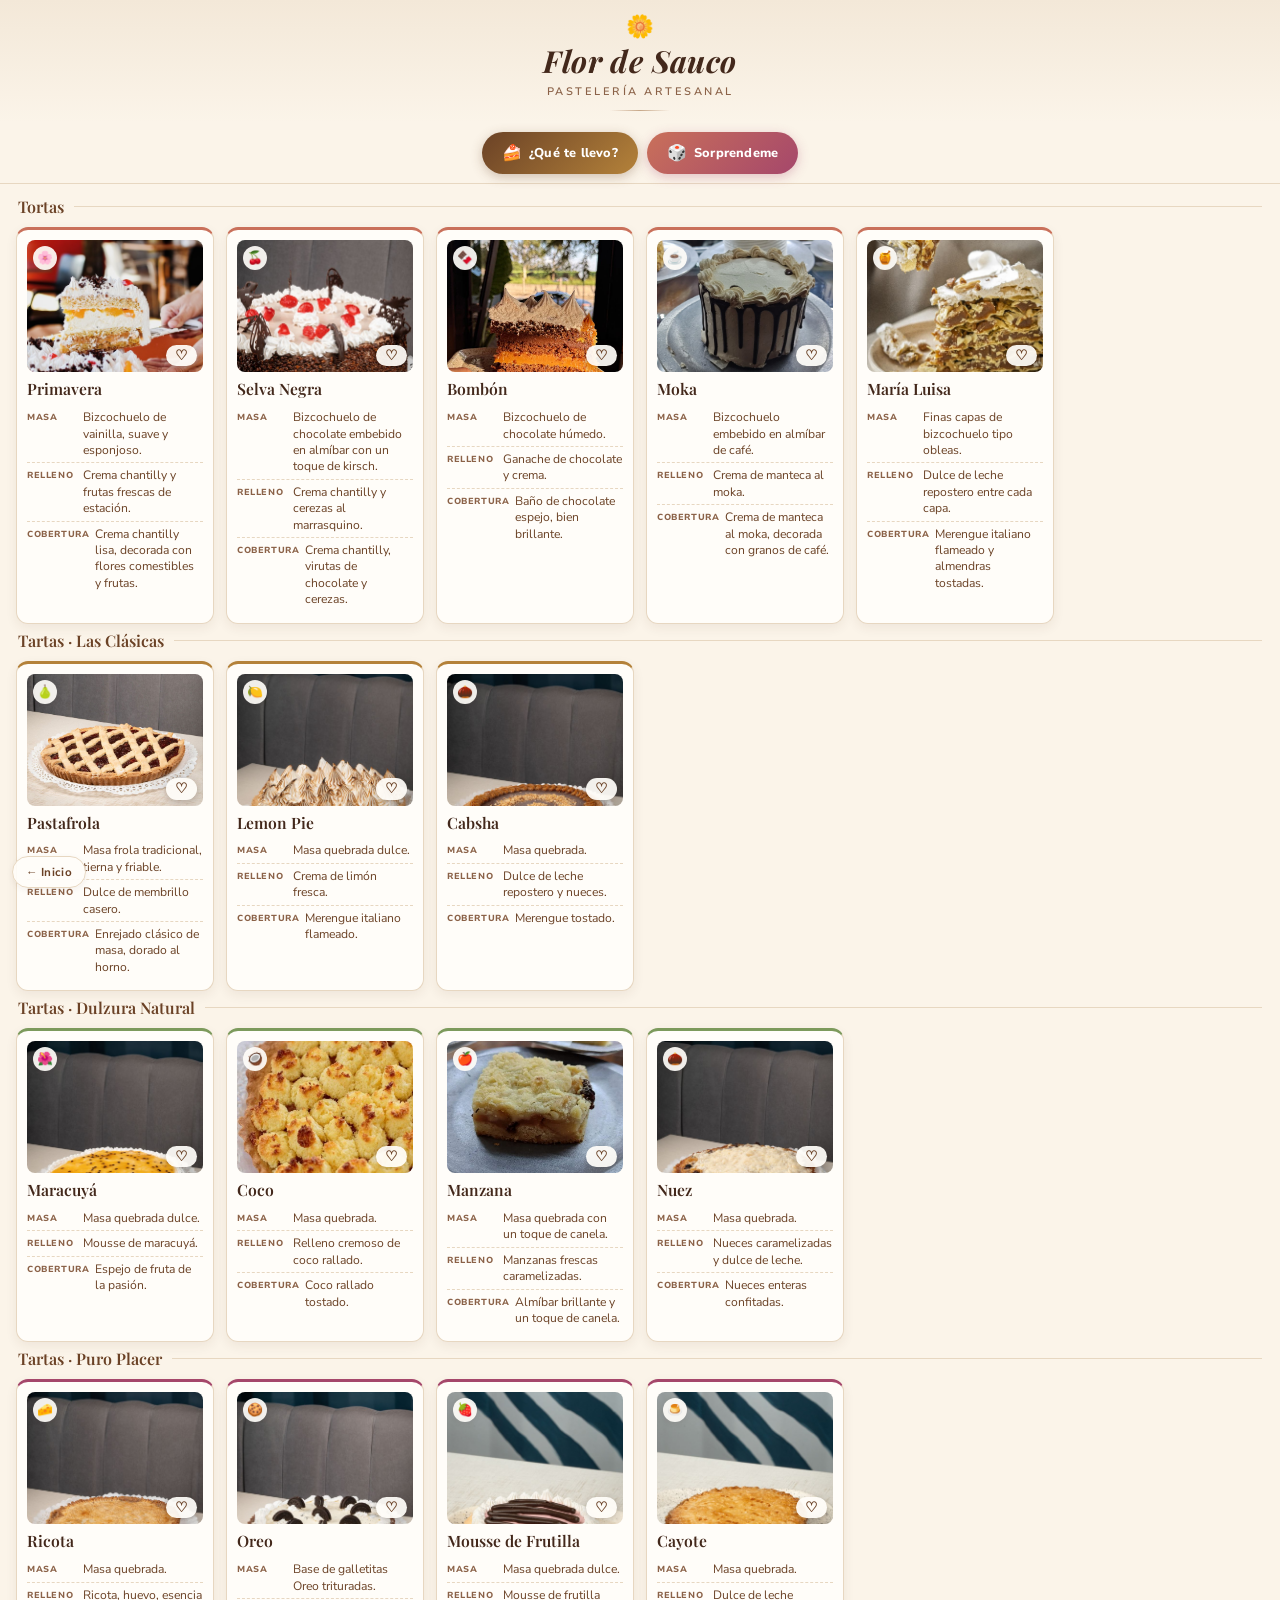
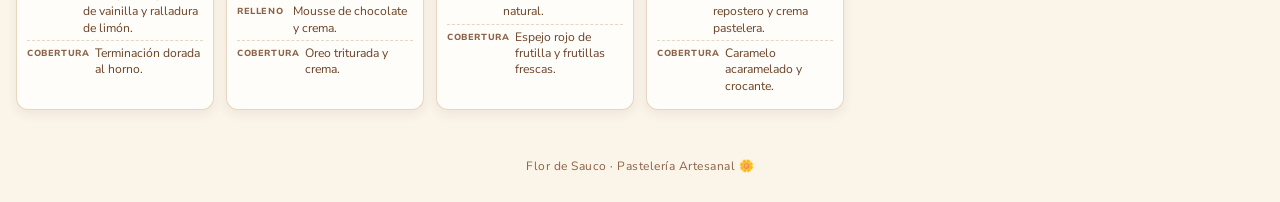
==== carta.html @ a0bf6c90 "Carta de pasteles en /carta: extraer 16 fotos base64 a images/carta, modo kiosco (?kiosco=1), link a" ====
<!DOCTYPE html>
<html lang="es">
<head>
<meta charset="UTF-8">
<meta name="viewport" content="width=device-width, initial-scale=1.0, maximum-scale=1.0, user-scalable=no">
<title>Flor de Sauco · Carta</title>
<link rel="preconnect" href="https://fonts.googleapis.com">
<link rel="preconnect" href="https://fonts.gstatic.com" crossorigin>
<link href="https://fonts.googleapis.com/css2?family=Playfair+Display:ital,wght@0,500;0,600;0,700;1,500&family=Nunito+Sans:wght@400;600;700;800&display=swap" rel="stylesheet">
<style>
  :root{
    --cream: #FBF4E9;
    --cream-alt: #F3E8D8;
    --paper: #FFFDF9;
    --brown-900: #43281B;
    --brown-700: #6B4226;
    --brown-500: #8B6248;
    --brown-300: #C7A788;
    --line: #E7D7C1;

    --accent-tortas: #C9705A;
    --accent-tortas-bg: #F7E4DE;
    --accent-clasicas: #B4823A;
    --accent-clasicas-bg: #F3E6CB;
    --accent-natural: #7C9A5C;
    --accent-natural-bg: #E7EFD9;
    --accent-placer: #A5476B;
    --accent-placer-bg: #F3DEE6;

    --shadow: 0 4px 12px rgba(67, 40, 27, 0.07);
    --shadow-soft: 0 2px 6px rgba(67, 40, 27, 0.06);
  }

  *{ box-sizing: border-box; -webkit-tap-highlight-color: transparent; }
  html, body{
    margin:0; padding:0; width:100%; overflow-x:hidden;
    background: var(--cream);
    color: var(--brown-900);
    font-family: 'Nunito Sans', -apple-system, 'Segoe UI', Roboto, sans-serif;
  }
  h1,h2,h3{ font-family:'Playfair Display', Georgia, serif; margin:0; }

  /* ---------- Header ---------- */
  header{
    text-align:center;
    padding: 16px 16px 12px;
    background: linear-gradient(180deg, var(--cream-alt), var(--cream));
  }
  .logo-mark{ font-size: 1.4rem; line-height:1; margin-bottom:2px; }
  header h1{
    font-size: clamp(1.35rem, 2.6vw, 1.9rem);
    font-weight:700;
    font-style: italic;
    color: var(--brown-900);
    letter-spacing: 0.4px;
  }
  header p{
    margin-top: 3px;
    font-size: 0.68rem;
    letter-spacing: 2.5px;
    text-transform: uppercase;
    color: var(--brown-500);
    font-weight: 600;
  }
  .divider{
    width: 60px; height: 1px; margin: 9px auto 0;
    background: linear-gradient(90deg, transparent, var(--brown-300), transparent);
  }

  /* ---------- Contenido ---------- */
  main{ max-width: 1320px; margin: 0 auto; padding: 6px 16px 30px; }

  .section-title{
    display:flex; align-items:center; gap:10px;
    font-size: 1rem;
    font-weight:600;
    color: var(--brown-700);
    margin: 20px 2px 10px;
  }
  .section-title::after{
    content:""; flex:1; height:1px; background: var(--line);
  }
  .section-title:first-child{ margin-top: 6px; }

  .grid{
    display:grid;
    grid-template-columns: repeat(auto-fill, minmax(185px, 1fr));
    gap: 12px;
  }

  .card{
    background: var(--paper);
    border-radius: 12px;
    padding: 10px 10px 11px;
    box-shadow: var(--shadow);
    border: 1px solid var(--line);
  }

  .card-photo-wrap{
    position:relative;
    width:100%;
    aspect-ratio: 4 / 3;
    border-radius:8px;
    overflow:hidden;
    margin-bottom:8px;
    background: var(--cream-alt);
  }
  .card-photo-wrap img{ width:100%; height:100%; object-fit:cover; display:block; }
  .card-photo-wrap.placeholder{ display:flex; align-items:center; justify-content:center; }
  .placeholder-icon{ font-size:1.8rem; opacity:0.55; }
  .photo-badge{
    position:absolute; top:6px; left:6px;
    width:24px; height:24px;
    border-radius:50%;
    background: rgba(255,253,249,0.92);
    display:flex; align-items:center; justify-content:center;
    font-size:0.8rem;
    box-shadow: var(--shadow-soft);
  }
  .card h3{ font-size:0.98rem; font-weight:600; color: var(--brown-900); line-height:1.2; margin-bottom:2px; }

  .spec{ margin-top:6px; }
  .spec-row{ display:flex; gap:6px; padding:4px 0; border-top: 1px dashed var(--line); }
  .spec-row:first-child{ border-top:none; }
  .spec-label{
    flex: 0 0 50px;
    font-size:0.55rem;
    font-weight:800;
    text-transform:uppercase;
    letter-spacing:0.6px;
    color: var(--brown-500);
    padding-top:2px;
  }
  .spec-text{ font-size:0.76rem; line-height:1.35; color: var(--brown-700); }

  /* acentos por categoría */
  .card[data-accent="tortas"] .card-photo-wrap.placeholder{ background: var(--accent-tortas-bg); }
  .card[data-accent="tortas"]{ border-top: 3px solid var(--accent-tortas); }
  .card[data-accent="clasicas"] .card-photo-wrap.placeholder{ background: var(--accent-clasicas-bg); }
  .card[data-accent="clasicas"]{ border-top: 3px solid var(--accent-clasicas); }
  .card[data-accent="natural"] .card-photo-wrap.placeholder{ background: var(--accent-natural-bg); }
  .card[data-accent="natural"]{ border-top: 3px solid var(--accent-natural); }
  .card[data-accent="placer"] .card-photo-wrap.placeholder{ background: var(--accent-placer-bg); }
  .card[data-accent="placer"]{ border-top: 3px solid var(--accent-placer); }

  footer{
    text-align:center;
    padding: 18px 20px 28px;
    color: var(--brown-500);
    font-size: 0.75rem;
    letter-spacing: 0.5px;
  }

  @media (max-width: 700px){
    .grid{ grid-template-columns: repeat(auto-fill, minmax(150px, 1fr)); gap:10px; }
    .spec-label{ flex-basis: 44px; font-size:0.52rem; }
    .spec-text{ font-size:0.72rem; }
    .card h3{ font-size:0.9rem; }
  }
</style>

<style>
  /* ============ Barra de acciones ============ */
  .toolbar{
    position: sticky; top:0; z-index:30;
    display:flex; gap:9px; justify-content:center;
    padding: 9px 16px;
    background: rgba(251,244,233,0.94);
    backdrop-filter: blur(8px); -webkit-backdrop-filter: blur(8px);
    border-bottom: 1px solid var(--line);
  }
  .act{
    display:inline-flex; align-items:center; gap:7px;
    font-family:inherit; font-size:0.8rem; font-weight:800; letter-spacing:0.2px;
    color:#fff; border:none; border-radius:999px;
    padding:10px 20px; cursor:pointer;
    transition: transform .12s ease;
  }
  .act:active{ transform: scale(.94); }
  .act-quiz{ background: linear-gradient(135deg, var(--brown-700), var(--accent-clasicas)); box-shadow:0 3px 12px rgba(107,66,38,0.3); }
  .act-dado{ background: linear-gradient(135deg, var(--accent-tortas), var(--accent-placer)); box-shadow:0 3px 12px rgba(165,71,107,0.3); }
  .act .ico{ font-size:1rem; display:inline-block; }
  .act-dado .ico{ animation: wiggle 3.4s ease-in-out infinite; }
  @keyframes wiggle{
    0%,88%,100%{ transform: rotate(0); }
    91%{ transform: rotate(-18deg); } 94%{ transform: rotate(16deg); } 97%{ transform: rotate(-8deg); }
  }

  /* ============ Tarjetas ============ */
  .card{ transition: transform .2s ease; cursor:pointer; position:relative; }
  .card:active{ transform: scale(.975); }
  .card.is-picked{ outline:3px solid var(--accent-placer); outline-offset:2px; border-radius:12px; }

  .like{
    position:absolute; right:6px; bottom:6px; z-index:2;
    display:inline-flex; align-items:center; gap:4px;
    border:none; cursor:pointer;
    background: rgba(255,253,249,0.93);
    color: var(--brown-700);
    border-radius:999px; padding:4px 9px;
    font-family:inherit; font-size:0.68rem; font-weight:800;
    box-shadow: 0 2px 7px rgba(40,22,14,0.25);
    transition: transform .15s ease;
  }
  .like .hh{ font-size:0.85rem; line-height:1; }
  .like.on{ background:#C9304E; color:#fff; }
  .like.bump{ animation: bump .42s cubic-bezier(.2,.9,.3,1.5); }
  @keyframes bump{ 0%{transform:scale(1)} 40%{transform:scale(1.32)} 100%{transform:scale(1)} }
  .like .ln.zero{ display:none; }

  .crown{
    position:absolute; top:-9px; left:50%; transform:translateX(-50%);
    z-index:3; white-space:nowrap;
    background: linear-gradient(135deg, #C89B3C, #E5C87A);
    color:#43281B; font-size:0.55rem; font-weight:900;
    letter-spacing:0.7px; text-transform:uppercase;
    padding:3px 10px; border-radius:999px;
    box-shadow:0 2px 8px rgba(67,40,27,0.3);
  }
  .crown[hidden]{ display:none; }

  /* ============ Ficha grande ============ */
  .modal[hidden], .quiz[hidden], .attract[hidden]{ display:none; }
  .modal{ position:fixed; inset:0; z-index:60; display:flex; align-items:center; justify-content:center; padding:20px; }
  .modal-scrim{ position:absolute; inset:0; background:rgba(40,22,14,0.62); backdrop-filter:blur(3px); }
  .modal-card{
    position:relative; width:min(560px,100%); max-height:92vh; overflow:auto;
    background:var(--paper); border-radius:18px;
    box-shadow:0 20px 50px rgba(40,22,14,0.4);
    animation: cardIn .3s cubic-bezier(.2,.9,.3,1.2) both;
  }
  @keyframes cardIn{ from{opacity:0; transform:translateY(20px) scale(.94)} to{opacity:1; transform:none} }
  .modal-photo{ position:relative; width:100%; aspect-ratio:4/3; overflow:hidden; border-radius:18px 18px 0 0; background:var(--cream-alt); }
  .modal-photo img{ width:100%; height:100%; object-fit:cover; display:block; }
  .modal-body{ padding:16px 20px 20px; }
  .modal-eyebrow{ margin:0 0 3px; font-size:0.62rem; font-weight:800; letter-spacing:1.6px; text-transform:uppercase; color:var(--brown-500); }
  .modal-card h3{ font-size:1.5rem; margin:0 0 10px; color:var(--brown-900); }
  .modal-spec .spec-row{ padding:7px 0; }
  .modal-spec .spec-label{ flex-basis:74px; font-size:0.62rem; }
  .modal-spec .spec-text{ font-size:0.94rem; }
  .modal-close{
    position:absolute; top:9px; right:9px; z-index:3;
    width:34px; height:34px; border-radius:50%; border:none; cursor:pointer;
    background:rgba(255,253,249,0.92); color:var(--brown-700); font-size:1.3rem; line-height:1;
    box-shadow:0 2px 8px rgba(40,22,14,0.25);
  }

  .pairing{
    display:flex; gap:10px; align-items:flex-start;
    margin-top:14px; padding:11px 13px;
    background: var(--cream-alt);
    border-left:3px solid var(--accent-clasicas);
    border-radius:0 10px 10px 0;
  }
  .pairing .pico{ font-size:1.15rem; line-height:1.1; }
  .pairing .ptxt{ font-size:0.86rem; line-height:1.4; color:var(--brown-700); }
  .pairing .ptxt b{ display:block; font-size:0.6rem; letter-spacing:1.3px; text-transform:uppercase; color:var(--brown-500); margin-bottom:2px; }

  .modal-like{
    display:flex; align-items:center; justify-content:center; gap:8px;
    width:100%; margin-top:14px; padding:12px;
    font-family:inherit; font-size:0.84rem; font-weight:800;
    border:1.5px solid var(--line); border-radius:999px;
    background:var(--paper); color:var(--brown-700); cursor:pointer;
    transition: transform .12s ease;
  }
  .modal-like:active{ transform:scale(.97); }
  .modal-like.on{ background:#C9304E; border-color:#C9304E; color:#fff; }

  .alts{ margin-top:16px; }
  .alts p{ margin:0 0 8px; font-size:0.62rem; font-weight:800; letter-spacing:1.3px; text-transform:uppercase; color:var(--brown-500); }
  .alts-row{ display:flex; gap:9px; }
  .alt{
    flex:1; border:1px solid var(--line); border-radius:11px; overflow:hidden;
    background:var(--paper); cursor:pointer; padding:0; font-family:inherit;
    transition: transform .12s ease;
  }
  .alt:active{ transform:scale(.96); }
  .alt img{ width:100%; aspect-ratio:4/3; object-fit:cover; display:block; }
  .alt span{ display:block; padding:6px 4px; font-size:0.7rem; font-weight:700; color:var(--brown-700); }
  .alts[hidden]{ display:none; }

  .again-btn{
    width:100%; margin-top:12px;
    font-family:inherit; font-size:0.82rem; font-weight:800; color:#fff;
    border:none; border-radius:999px; padding:12px;
    background:linear-gradient(135deg, var(--accent-tortas), var(--accent-placer)); cursor:pointer;
  }
  .again-btn[hidden]{ display:none; }
  .modal.is-spinning .modal-card{ animation:none; }
  .modal.is-spinning .again-btn,
  .modal.is-spinning .modal-close,
  .modal.is-spinning .pairing,
  .modal.is-spinning .modal-like,
  .modal.is-spinning .alts{ visibility:hidden; }
  .modal.is-landed .modal-card{ animation: land .45s cubic-bezier(.2,.9,.3,1.4) both; }
  @keyframes land{ 0%{transform:scale(1)} 35%{transform:scale(1.05)} 100%{transform:scale(1)} }

  /* ============ ¿Qué te llevo? ============ */
  .quiz{ position:fixed; inset:0; z-index:70; display:flex; align-items:center; justify-content:center; padding:20px;
         background:rgba(40,22,14,0.72); backdrop-filter:blur(4px); }
  .quiz-card{
    position:relative; width:min(520px,100%);
    background:var(--paper); border-radius:20px; padding:26px 24px 24px; text-align:center;
    box-shadow:0 20px 50px rgba(40,22,14,0.45);
    animation: cardIn .32s cubic-bezier(.2,.9,.3,1.2) both;
  }
  .quiz-step{ font-size:0.62rem; font-weight:800; letter-spacing:1.6px; text-transform:uppercase; color:var(--brown-500); margin:0 0 8px; }
  .quiz-card h3{ font-size:1.45rem; margin:0 0 20px; color:var(--brown-900); line-height:1.25; }
  .quiz-opts{ display:flex; flex-direction:column; gap:10px; }
  .qopt{
    display:flex; align-items:center; gap:12px; text-align:left;
    font-family:inherit; font-size:0.95rem; font-weight:700; color:var(--brown-900);
    background:var(--cream); border:1.5px solid var(--line); border-radius:14px;
    padding:14px 16px; cursor:pointer;
    transition: transform .12s ease, border-color .16s ease, background .16s ease;
  }
  .qopt:active{ transform:scale(.97); }
  .qopt:hover{ border-color:var(--brown-300); background:var(--cream-alt); }
  .qopt .qico{ font-size:1.5rem; line-height:1; }
  .quiz-close{
    position:absolute; top:10px; right:10px;
    width:32px; height:32px; border-radius:50%; border:none; cursor:pointer;
    background:var(--cream-alt); color:var(--brown-700); font-size:1.25rem; line-height:1;
  }

  /* ============ Modo vidriera ============ */
  .attract{ position:fixed; inset:0; z-index:80; background:#2A1810; overflow:hidden; animation: fadeIn .6s ease both; }
  @keyframes fadeIn{ from{opacity:0} to{opacity:1} }
  .attract-img{
    position:absolute; inset:0; width:100%; height:100%; object-fit:cover;
    opacity:0; transition: opacity 1.15s ease;
  }
  .attract-img.is-live{ opacity:1; animation: kenburns 9s linear both; }
  @keyframes kenburns{ from{transform:scale(1.03)} to{transform:scale(1.15)} }
  .attract-veil{
    position:absolute; inset:0;
    background: linear-gradient(180deg, rgba(30,16,10,0.55) 0%, rgba(30,16,10,0.05) 32%, rgba(30,16,10,0.86) 100%);
  }
  .attract-text{
    position:absolute; left:0; right:0; bottom:11%;
    text-align:center; padding:0 8vw; color:#fff;
    animation: riseIn .8s ease .15s both;
  }
  @keyframes riseIn{ from{opacity:0; transform:translateY(16px)} to{opacity:1; transform:none} }
  .attract-brand{ margin:0 0 8px; font-size:0.72rem; font-weight:800; letter-spacing:4px; text-transform:uppercase; color:rgba(255,255,255,0.72); }
  .attract-text h2{ font-size:clamp(2rem,6vw,3.6rem); font-style:italic; margin:0; text-shadow:0 3px 20px rgba(0,0,0,0.5); }
  .attract-text p.ad{ margin:12px auto 0; max-width:44ch; font-size:clamp(0.85rem,1.9vw,1.05rem); line-height:1.5; color:rgba(255,255,255,0.92); text-shadow:0 2px 12px rgba(0,0,0,0.5); }
  .attract-flag{
    display:inline-block; margin-bottom:12px;
    background:linear-gradient(135deg,#C89B3C,#E5C87A); color:#3A2214;
    font-size:0.62rem; font-weight:900; letter-spacing:1.6px; text-transform:uppercase;
    padding:5px 14px; border-radius:999px;
  }
  .attract-flag[hidden]{ display:none; }
  .attract-hint{
    position:absolute; left:0; right:0; bottom:3.5%; text-align:center; margin:0;
    font-size:0.72rem; font-weight:700; letter-spacing:2px; text-transform:uppercase;
    color:rgba(255,255,255,0.72); animation: breathe 2.6s ease-in-out infinite;
  }
  @keyframes breathe{ 0%,100%{opacity:.45} 50%{opacity:1} }

  /* pantalla final con QR */
  .attract-qr{
    position:absolute; inset:0; z-index:2;
    display:flex; flex-direction:column; align-items:center; justify-content:center; gap:16px;
    background: radial-gradient(circle at 50% 40%, #5A3620, #2A1810 72%);
    color:#fff; text-align:center; padding:6vh 8vw;
    animation: fadeIn .7s ease both;
  }
  .attract-qr[hidden]{ display:none; }
  .attract-qr img{ width:min(30vh,240px); border-radius:14px; box-shadow:0 10px 34px rgba(0,0,0,0.45); }
  .attract-qr h2{ font-size:clamp(1.5rem,4.4vw,2.5rem); font-style:italic; margin:0; }
  .attract-qr p{ margin:0; font-size:clamp(0.82rem,1.9vw,1rem); color:rgba(255,255,255,0.85); max-width:34ch; line-height:1.5; }

  @media (max-width:700px){
    .act{ font-size:0.74rem; padding:9px 15px; }
    .alt span{ font-size:0.64rem; }
  }
  @media (prefers-reduced-motion: reduce){
    *{ animation-duration:.01ms !important; transition-duration:.01ms !important; }
  }

  /* Link discreto de vuelta al sitio (se oculta en modo kiosco) */
  .volver-home{
    position:fixed; left:12px; bottom:12px; z-index:25;
    display:inline-flex; align-items:center; gap:5px;
    font-family:inherit; font-size:0.72rem; font-weight:700; letter-spacing:0.3px;
    color:var(--brown-700); text-decoration:none;
    background:rgba(255,253,249,0.92); border:1px solid var(--line);
    border-radius:999px; padding:7px 13px;
    box-shadow: var(--shadow-soft);
  }
  .volver-home:hover{ color:var(--brown-900); border-color:var(--brown-300); }
  .volver-home[hidden]{ display:none; }
</style>
</head>
<body>

<a class="volver-home" href="/" aria-label="Volver a flordesaucosrl.com">← Inicio</a>

<header>
  <div class="logo-mark">🌼</div>
  <h1>Flor de Sauco</h1>
  <p>Pastelería Artesanal</p>
  <div class="divider"></div>
</header>

<div class="toolbar">
  <button class="act act-quiz" id="quizBtn"><span class="ico">🍰</span>¿Qué te llevo?</button>
  <button class="act act-dado" id="surpriseBtn"><span class="ico">🎲</span>Sorprendeme</button>
</div>

<main>

  <!-- ===================== TORTAS ===================== -->
  <section id="panel-tortas">
    <h2 class="section-title">Tortas</h2>
    <div class="grid">

      <article class="card" data-accent="tortas" data-tags="frutal liviana" data-nombre="Primavera" tabindex="0">
        <div class="card-photo-wrap">
          <img src="images/carta/primavera.jpg" alt="Torta Primavera" loading="lazy" onerror="this.style.display='none';this.parentElement.classList.add('placeholder');">
          <span class="photo-badge">🌸</span>
          <button class="like" type="button" aria-label="Me gusta"><span class="hh">♡</span><span class="ln">0</span></button>
        </div>
        <h3>Primavera</h3>
        <div class="spec">
          <div class="spec-row"><span class="spec-label">Masa</span><span class="spec-text">Bizcochuelo de vainilla, suave y esponjoso.</span></div>
          <div class="spec-row"><span class="spec-label">Relleno</span><span class="spec-text">Crema chantilly y frutas frescas de estación.</span></div>
          <div class="spec-row"><span class="spec-label">Cobertura</span><span class="spec-text">Crema chantilly lisa, decorada con flores comestibles y frutas.</span></div>
        </div>
      </article>

      <article class="card" data-accent="tortas" data-tags="chocolate frutal" data-nombre="Selva Negra" tabindex="0">
        <div class="card-photo-wrap">
          <img src="images/carta/selva-negra.jpg" alt="Torta Selva Negra" loading="lazy" onerror="this.style.display='none';this.parentElement.classList.add('placeholder');">
          <span class="photo-badge">🍒</span>
          <button class="like" type="button" aria-label="Me gusta"><span class="hh">♡</span><span class="ln">0</span></button>
        </div>
        <h3>Selva Negra</h3>
        <div class="spec">
          <div class="spec-row"><span class="spec-label">Masa</span><span class="spec-text">Bizcochuelo de chocolate embebido en almíbar con un toque de kirsch.</span></div>
          <div class="spec-row"><span class="spec-label">Relleno</span><span class="spec-text">Crema chantilly y cerezas al marrasquino.</span></div>
          <div class="spec-row"><span class="spec-label">Cobertura</span><span class="spec-text">Crema chantilly, virutas de chocolate y cerezas.</span></div>
        </div>
      </article>

      <article class="card" data-accent="tortas" data-tags="chocolate" data-nombre="Bombón" tabindex="0">
        <div class="card-photo-wrap">
          <img src="images/carta/bombon.jpg" alt="Torta Bombón" loading="lazy" onerror="this.style.display='none';this.parentElement.classList.add('placeholder');">
          <span class="photo-badge">🍫</span>
          <button class="like" type="button" aria-label="Me gusta"><span class="hh">♡</span><span class="ln">0</span></button>
        </div>
        <h3>Bombón</h3>
        <div class="spec">
          <div class="spec-row"><span class="spec-label">Masa</span><span class="spec-text">Bizcochuelo de chocolate húmedo.</span></div>
          <div class="spec-row"><span class="spec-label">Relleno</span><span class="spec-text">Ganache de chocolate y crema.</span></div>
          <div class="spec-row"><span class="spec-label">Cobertura</span><span class="spec-text">Baño de chocolate espejo, bien brillante.</span></div>
        </div>
      </article>

      <article class="card" data-accent="tortas" data-tags="cafe chocolate" data-nombre="Moka" tabindex="0">
        <div class="card-photo-wrap">
          <img src="images/carta/moka.jpg" alt="Torta Moka" loading="lazy" onerror="this.style.display='none';this.parentElement.classList.add('placeholder');">
          <span class="photo-badge">☕</span>
          <button class="like" type="button" aria-label="Me gusta"><span class="hh">♡</span><span class="ln">0</span></button>
        </div>
        <h3>Moka</h3>
        <div class="spec">
          <div class="spec-row"><span class="spec-label">Masa</span><span class="spec-text">Bizcochuelo embebido en almíbar de café.</span></div>
          <div class="spec-row"><span class="spec-label">Relleno</span><span class="spec-text">Crema de manteca al moka.</span></div>
          <div class="spec-row"><span class="spec-label">Cobertura</span><span class="spec-text">Crema de manteca al moka, decorada con granos de café.</span></div>
        </div>
      </article>

      <article class="card" data-accent="tortas" data-tags="dulcedeleche merengue nueces" data-nombre="María Luisa" tabindex="0">
        <div class="card-photo-wrap">
          <img src="images/carta/maria-luisa.jpg" alt="Torta María Luisa" loading="lazy" onerror="this.style.display='none';this.parentElement.classList.add('placeholder');">
          <span class="photo-badge">🍯</span>
          <button class="like" type="button" aria-label="Me gusta"><span class="hh">♡</span><span class="ln">0</span></button>
        </div>
        <h3>María Luisa</h3>
        <div class="spec">
          <div class="spec-row"><span class="spec-label">Masa</span><span class="spec-text">Finas capas de bizcochuelo tipo obleas.</span></div>
          <div class="spec-row"><span class="spec-label">Relleno</span><span class="spec-text">Dulce de leche repostero entre cada capa.</span></div>
          <div class="spec-row"><span class="spec-label">Cobertura</span><span class="spec-text">Merengue italiano flameado y almendras tostadas.</span></div>
        </div>
      </article>

    </div>
  </section>

  <!-- ===================== TARTAS ===================== -->
  <section id="panel-tartas">

    <!-- Las Clásicas -->
    <div id="sub-clasicas">
      <h2 class="section-title">Tartas · Las Clásicas</h2>
      <div class="grid">

        <article class="card" data-accent="clasicas" data-tags="frutal" data-nombre="Pastafrola" tabindex="0">
          <div class="card-photo-wrap">
            <img src="images/carta/pastafrola.jpg" alt="Pastafrola" loading="lazy" onerror="this.style.display='none';this.parentElement.classList.add('placeholder');">
            <span class="photo-badge">🍐</span>
            <button class="like" type="button" aria-label="Me gusta"><span class="hh">♡</span><span class="ln">0</span></button>
        </div>
          <h3>Pastafrola</h3>
          <div class="spec">
            <div class="spec-row"><span class="spec-label">Masa</span><span class="spec-text">Masa frola tradicional, tierna y friable.</span></div>
            <div class="spec-row"><span class="spec-label">Relleno</span><span class="spec-text">Dulce de membrillo casero.</span></div>
            <div class="spec-row"><span class="spec-label">Cobertura</span><span class="spec-text">Enrejado clásico de masa, dorado al horno.</span></div>
          </div>
        </article>

        <article class="card" data-accent="clasicas" data-tags="frutal liviana merengue" data-nombre="Lemon Pie" tabindex="0">
          <div class="card-photo-wrap">
            <img src="images/carta/lemon-pie.jpg" alt="Lemon Pie" loading="lazy" onerror="this.style.display='none';this.parentElement.classList.add('placeholder');">
            <span class="photo-badge">🍋</span>
            <button class="like" type="button" aria-label="Me gusta"><span class="hh">♡</span><span class="ln">0</span></button>
        </div>
          <h3>Lemon Pie</h3>
          <div class="spec">
            <div class="spec-row"><span class="spec-label">Masa</span><span class="spec-text">Masa quebrada dulce.</span></div>
            <div class="spec-row"><span class="spec-label">Relleno</span><span class="spec-text">Crema de limón fresca.</span></div>
            <div class="spec-row"><span class="spec-label">Cobertura</span><span class="spec-text">Merengue italiano flameado.</span></div>
          </div>
        </article>

        <article class="card" data-accent="clasicas" data-tags="dulcedeleche merengue nueces" data-nombre="Cabsha" tabindex="0">
          <div class="card-photo-wrap">
            <img src="images/carta/cabsha.jpg" alt="Cabsha" loading="lazy" onerror="this.style.display='none';this.parentElement.classList.add('placeholder');">
            <span class="photo-badge">🌰</span>
            <button class="like" type="button" aria-label="Me gusta"><span class="hh">♡</span><span class="ln">0</span></button>
        </div>
          <h3>Cabsha</h3>
          <div class="spec">
            <div class="spec-row"><span class="spec-label">Masa</span><span class="spec-text">Masa quebrada.</span></div>
            <div class="spec-row"><span class="spec-label">Relleno</span><span class="spec-text">Dulce de leche repostero y nueces.</span></div>
            <div class="spec-row"><span class="spec-label">Cobertura</span><span class="spec-text">Merengue tostado.</span></div>
          </div>
        </article>

      </div>
    </div>

    <!-- Dulzura Natural -->
    <div id="sub-natural">
      <h2 class="section-title">Tartas · Dulzura Natural</h2>
      <div class="grid">

        <article class="card" data-accent="natural" data-tags="frutal liviana" data-nombre="Maracuyá" tabindex="0">
          <div class="card-photo-wrap">
            <img src="images/carta/maracuya.jpg" alt="Maracuyá" loading="lazy" onerror="this.style.display='none';this.parentElement.classList.add('placeholder');">
            <span class="photo-badge">🌺</span>
            <button class="like" type="button" aria-label="Me gusta"><span class="hh">♡</span><span class="ln">0</span></button>
        </div>
          <h3>Maracuyá</h3>
          <div class="spec">
            <div class="spec-row"><span class="spec-label">Masa</span><span class="spec-text">Masa quebrada dulce.</span></div>
            <div class="spec-row"><span class="spec-label">Relleno</span><span class="spec-text">Mousse de maracuyá.</span></div>
            <div class="spec-row"><span class="spec-label">Cobertura</span><span class="spec-text">Espejo de fruta de la pasión.</span></div>
          </div>
        </article>

        <article class="card" data-accent="natural" data-tags="nueces" data-nombre="Coco" tabindex="0">
          <div class="card-photo-wrap">
            <img src="images/carta/coco.jpg" alt="Coco" loading="lazy" onerror="this.style.display='none';this.parentElement.classList.add('placeholder');">
            <span class="photo-badge">🥥</span>
            <button class="like" type="button" aria-label="Me gusta"><span class="hh">♡</span><span class="ln">0</span></button>
        </div>
          <h3>Coco</h3>
          <div class="spec">
            <div class="spec-row"><span class="spec-label">Masa</span><span class="spec-text">Masa quebrada.</span></div>
            <div class="spec-row"><span class="spec-label">Relleno</span><span class="spec-text">Relleno cremoso de coco rallado.</span></div>
            <div class="spec-row"><span class="spec-label">Cobertura</span><span class="spec-text">Coco rallado tostado.</span></div>
          </div>
        </article>

        <article class="card" data-accent="natural" data-tags="frutal" data-nombre="Manzana" tabindex="0">
          <div class="card-photo-wrap">
            <img src="images/carta/manzana.jpg" alt="Manzana" loading="lazy" onerror="this.style.display='none';this.parentElement.classList.add('placeholder');">
            <span class="photo-badge">🍎</span>
            <button class="like" type="button" aria-label="Me gusta"><span class="hh">♡</span><span class="ln">0</span></button>
        </div>
          <h3>Manzana</h3>
          <div class="spec">
            <div class="spec-row"><span class="spec-label">Masa</span><span class="spec-text">Masa quebrada con un toque de canela.</span></div>
            <div class="spec-row"><span class="spec-label">Relleno</span><span class="spec-text">Manzanas frescas caramelizadas.</span></div>
            <div class="spec-row"><span class="spec-label">Cobertura</span><span class="spec-text">Almíbar brillante y un toque de canela.</span></div>
          </div>
        </article>

        <article class="card" data-accent="natural" data-tags="dulcedeleche nueces" data-nombre="Nuez" tabindex="0">
          <div class="card-photo-wrap">
            <img src="images/carta/nuez.jpg" alt="Nuez" loading="lazy" onerror="this.style.display='none';this.parentElement.classList.add('placeholder');">
            <span class="photo-badge">🌰</span>
            <button class="like" type="button" aria-label="Me gusta"><span class="hh">♡</span><span class="ln">0</span></button>
        </div>
          <h3>Nuez</h3>
          <div class="spec">
            <div class="spec-row"><span class="spec-label">Masa</span><span class="spec-text">Masa quebrada.</span></div>
            <div class="spec-row"><span class="spec-label">Relleno</span><span class="spec-text">Nueces caramelizadas y dulce de leche.</span></div>
            <div class="spec-row"><span class="spec-label">Cobertura</span><span class="spec-text">Nueces enteras confitadas.</span></div>
          </div>
        </article>

      </div>
    </div>

    <!-- Puro Placer -->
    <div id="sub-placer">
      <h2 class="section-title">Tartas · Puro Placer</h2>
      <div class="grid">

        <article class="card" data-accent="placer" data-tags="liviana" data-nombre="Ricota" tabindex="0">
          <div class="card-photo-wrap">
            <img src="images/carta/ricota.jpg" alt="Ricota" loading="lazy" onerror="this.style.display='none';this.parentElement.classList.add('placeholder');">
            <span class="photo-badge">🧀</span>
            <button class="like" type="button" aria-label="Me gusta"><span class="hh">♡</span><span class="ln">0</span></button>
        </div>
          <h3>Ricota</h3>
          <div class="spec">
            <div class="spec-row"><span class="spec-label">Masa</span><span class="spec-text">Masa quebrada.</span></div>
            <div class="spec-row"><span class="spec-label">Relleno</span><span class="spec-text">Ricota, huevo, esencia de vainilla y ralladura de limón.</span></div>
            <div class="spec-row"><span class="spec-label">Cobertura</span><span class="spec-text">Terminación dorada al horno.</span></div>
          </div>
        </article>

        <article class="card" data-accent="placer" data-tags="chocolate" data-nombre="Oreo" tabindex="0">
          <div class="card-photo-wrap">
            <img src="images/carta/oreo.jpg" alt="Oreo" loading="lazy" onerror="this.style.display='none';this.parentElement.classList.add('placeholder');">
            <span class="photo-badge">🍪</span>
            <button class="like" type="button" aria-label="Me gusta"><span class="hh">♡</span><span class="ln">0</span></button>
        </div>
          <h3>Oreo</h3>
          <div class="spec">
            <div class="spec-row"><span class="spec-label">Masa</span><span class="spec-text">Base de galletitas Oreo trituradas.</span></div>
            <div class="spec-row"><span class="spec-label">Relleno</span><span class="spec-text">Mousse de chocolate y crema.</span></div>
            <div class="spec-row"><span class="spec-label">Cobertura</span><span class="spec-text">Oreo triturada y crema.</span></div>
          </div>
        </article>

        <article class="card" data-accent="placer" data-tags="frutal liviana" data-nombre="Mousse de Frutilla" tabindex="0">
          <div class="card-photo-wrap">
            <img src="images/carta/mousse-de-frutilla.jpg" alt="Tarta Mousse de Frutilla" loading="lazy" onerror="this.style.display='none';this.parentElement.classList.add('placeholder');">
            <span class="photo-badge">🍓</span>
            <button class="like" type="button" aria-label="Me gusta"><span class="hh">♡</span><span class="ln">0</span></button>
        </div>
          <h3>Mousse de Frutilla</h3>
          <div class="spec">
            <div class="spec-row"><span class="spec-label">Masa</span><span class="spec-text">Masa quebrada dulce.</span></div>
            <div class="spec-row"><span class="spec-label">Relleno</span><span class="spec-text">Mousse de frutilla natural.</span></div>
            <div class="spec-row"><span class="spec-label">Cobertura</span><span class="spec-text">Espejo rojo de frutilla y frutillas frescas.</span></div>
          </div>
        </article>

        <article class="card" data-accent="placer" data-tags="dulcedeleche" data-nombre="Cayote" tabindex="0">
          <div class="card-photo-wrap">
            <img src="images/carta/cayote.jpg" alt="Cayote" loading="lazy" onerror="this.style.display='none';this.parentElement.classList.add('placeholder');">
            <span class="photo-badge">🍮</span>
            <button class="like" type="button" aria-label="Me gusta"><span class="hh">♡</span><span class="ln">0</span></button>
        </div>
          <h3>Cayote</h3>
          <div class="spec">
            <div class="spec-row"><span class="spec-label">Masa</span><span class="spec-text">Masa quebrada.</span></div>
            <div class="spec-row"><span class="spec-label">Relleno</span><span class="spec-text">Dulce de leche repostero y crema pastelera.</span></div>
            <div class="spec-row"><span class="spec-label">Cobertura</span><span class="spec-text">Caramelo acaramelado y crocante.</span></div>
          </div>
        </article>

      </div>
    </div>

  </section>

</main>

<footer>
  Flor de Sauco · Pastelería Artesanal 🌼
</footer>


<div class="modal" id="modal" hidden>
  <div class="modal-scrim" data-close></div>
  <div class="modal-card">
    <button class="modal-close" data-close aria-label="Cerrar">&times;</button>
    <div class="modal-photo"><img id="modalImg" alt=""></div>
    <div class="modal-body">
      <p class="modal-eyebrow" id="modalEyebrow"></p>
      <h3 id="modalTitle"></h3>
      <div class="modal-spec" id="modalSpec"></div>
      <div class="pairing">
        <span class="pico">☕</span>
        <span class="ptxt"><b>Va bien con</b><span id="modalPair"></span></span>
      </div>
      <button class="modal-like" id="modalLike" type="button"><span class="hh">♡</span><span id="modalLikeTxt">Me gustó</span></button>
      <div class="alts" id="alts" hidden>
        <p>También te pueden gustar</p>
        <div class="alts-row" id="altsRow"></div>
      </div>
      <button class="again-btn" id="againBtn" hidden>🎲 Sorprendeme otra vez</button>
    </div>
  </div>
</div>

<div class="quiz" id="quiz" hidden>
  <div class="quiz-card">
    <button class="quiz-close" id="quizClose" aria-label="Cerrar">&times;</button>
    <p class="quiz-step" id="quizStep"></p>
    <h3 id="quizQ"></h3>
    <div class="quiz-opts" id="quizOpts"></div>
  </div>
</div>

<div class="attract" id="attract" hidden>
  <img class="attract-img" id="attractA" alt="">
  <img class="attract-img" id="attractB" alt="">
  <div class="attract-veil"></div>
  <div class="attract-text">
    <p class="attract-brand">Flor de Sauco</p>
    <span class="attract-flag" id="attractFlag" hidden></span>
    <h2 id="attractName"></h2>
    <p class="ad" id="attractDesc"></p>
  </div>
  <p class="attract-hint">Tocá la pantalla para ver la carta</p>
  <div class="attract-qr" id="attractQr" hidden>
    <h2>Encargá tu torta</h2>
    <img src="[data-uri]" alt="Código QR de WhatsApp">
    <p>Escaneá el código y escribinos por WhatsApp. También podés pedirla en el mostrador.</p>
  </div>
</div>

<script>
(function(){
  'use strict';

  /* modo kiosco: la vidriera (pase de fotos) solo corre con ?kiosco=1 en la URL */
  var KIOSCO = new URLSearchParams(window.location.search).get('kiosco') === '1';
  if (KIOSCO){
    var _volver = document.querySelector('.volver-home');
    if (_volver) _volver.hidden = true;
  }

  /* ====== datos de maridaje y curiosidades ====== */
  var EXTRA = {"Primavera": {"m": "Un capuchino suave o un té de frutos rojos.", "d": "Cambia con la temporada: se arma con la fruta que hay en el momento."}, "Selva Negra": {"m": "Un espresso doble, para equilibrar el dulce.", "d": "Viene de la Selva Negra alemana, tierra de cerezas y kirsch."}, "Bombón": {"m": "Un submarino bien caliente.", "d": "Todo chocolate, de la masa al baño espejo."}, "Moka": {"m": "Un cortado, o un vaso de leche fría.", "d": "Moka es el encuentro del café con la crema. El nombre viene del puerto de Moca, en Yemen."}, "María Luisa": {"m": "Café con leche, el clásico de la merienda.", "d": "Capas finitas de bizcochuelo, dulce de leche entre cada una y merengue flameado arriba."}, "Pastafrola": {"m": "Mate cocido o un té negro.", "d": "El enrejado es su marca registrada: llegó al país de la mano de los inmigrantes italianos."}, "Lemon Pie": {"m": "Un té verde o un capuchino.", "d": "El merengue italiano se monta con almíbar caliente. Por eso queda firme y brillante."}, "Cabsha": {"m": "Un espresso corto.", "d": "Un clásico bien argentino: dulce de leche, nueces y merengue tostado."}, "Maracuyá": {"m": "Limonada con menta o un té helado.", "d": "La fruta de la pasión aporta la acidez justa para cortar el dulce."}, "Coco": {"m": "Café con leche o un cortado.", "d": "El coco tostado por arriba es lo que le da todo el aroma."}, "Manzana": {"m": "Té con canela o un chocolate caliente.", "d": "Manzana y canela, la dupla que nunca falla."}, "Nuez": {"m": "Un espresso o un submarino.", "d": "Nueces caramelizadas adentro y confitadas arriba, para que crujan."}, "Ricota": {"m": "Café con leche o mate cocido.", "d": "Sin harina en el relleno: ricota, huevo y ralladura de limón."}, "Oreo": {"m": "Un submarino, o leche bien fría.", "d": "La base es galletita pura, sin masa. Por eso cruje."}, "Mousse de Frutilla": {"m": "Limonada o un té helado.", "d": "Mousse de frutilla natural, con frutillas frescas arriba."}, "Cayote": {"m": "Un cortado.", "d": "El caramelo va arriba de todo y cruje al primer bocado."}};

  var cards = Array.prototype.slice.call(document.querySelectorAll('.card'));

  var data = cards.map(function(card){
    var img = card.querySelector('.card-photo-wrap img');
    var specs = Array.prototype.slice.call(card.querySelectorAll('.spec-row')).map(function(r){
      return { label: r.querySelector('.spec-label').textContent,
               text:  r.querySelector('.spec-text').textContent };
    });
    var cont = card.closest('section, div[id^="sub-"]');
    var t = cont ? cont.querySelector('.section-title') : null;
    var nombre = card.getAttribute('data-nombre');
    return {
      card: card, nombre: nombre,
      src: img ? img.getAttribute('src') : '',
      specs: specs,
      seccion: t ? t.textContent : '',
      tags: (card.getAttribute('data-tags') || '').split(' '),
      maridaje: (EXTRA[nombre] || {}).m || '',
      dato: (EXTRA[nombre] || {}).d || '',
      like: card.querySelector('.like')
    };
  });
  var porNombre = {};
  data.forEach(function(d){ porNombre[d.nombre] = d; });

  function irArriba(){
    try { window.scrollTo({ top:0, behavior:'smooth' }); }
    catch(e){ try { window.scrollTo(0,0); } catch(e2){} }
  }
  function traerALaVista(el){
    if (!el || typeof el.scrollIntoView !== 'function') return;
    try { el.scrollIntoView({ block:'center', behavior:'smooth' }); }
    catch(e){ el.scrollIntoView(); }
  }
  function mezclar(arr){
    var a = arr.slice();
    for (var i=a.length-1; i>0; i--){
      var j = Math.floor(Math.random()*(i+1));
      var t = a[i]; a[i]=a[j]; a[j]=t;
    }
    return a;
  }

  /* ================================================================
     VOTOS  ("Las más elegidas")
     ================================================================ */
  var CLAVE = 'fds_votos_v1';
  var votos = {}, mios = {}, memoria = false;

  function leerGuardado(){
    try {
      var raw = window.localStorage.getItem(CLAVE);
      if (raw){ var o = JSON.parse(raw); votos = o.v || {}; mios = o.m || {}; }
    } catch(e){ memoria = true; }
  }
  function guardar(){
    if (memoria) return;
    try { window.localStorage.setItem(CLAVE, JSON.stringify({ v:votos, m:mios })); }
    catch(e){ memoria = true; }
  }
  leerGuardado();

  function pintarVotos(){
    var max = 0;
    data.forEach(function(d){ max = Math.max(max, votos[d.nombre] || 0); });

    data.forEach(function(d){
      var n = votos[d.nombre] || 0;
      var num = d.like.querySelector('.ln');
      num.textContent = n;
      num.classList.toggle('zero', n === 0);
      d.like.querySelector('.hh').textContent = mios[d.nombre] ? '♥' : '♡';
      d.like.classList.toggle('on', !!mios[d.nombre]);

      var corona = d.card.querySelector('.crown');
      var esTop = max > 0 && n === max;
      if (esTop && !corona){
        corona = document.createElement('span');
        corona.className = 'crown';
        corona.textContent = '★ La más elegida';
        d.card.appendChild(corona);
      }
      if (corona) corona.hidden = !esTop;
    });

    if (modalTitle.textContent && porNombre[modalTitle.textContent]) pintarBotonLike(modalTitle.textContent);
  }

  function votar(nombre){
    if (mios[nombre]){
      votos[nombre] = Math.max(0, (votos[nombre] || 1) - 1);
      delete mios[nombre];
    } else {
      votos[nombre] = (votos[nombre] || 0) + 1;
      mios[nombre] = 1;
      var b = porNombre[nombre].like;
      b.classList.remove('bump'); void b.offsetWidth; b.classList.add('bump');
    }
    guardar();
    pintarVotos();
  }

  data.forEach(function(d){
    d.like.addEventListener('click', function(e){
      e.stopPropagation();
      votar(d.nombre);
    });
  });

  /* ================================================================
     FICHA GRANDE
     ================================================================ */
  var modal      = document.getElementById('modal');
  var modalImg   = document.getElementById('modalImg');
  var modalTitle = document.getElementById('modalTitle');
  var modalEye   = document.getElementById('modalEyebrow');
  var modalSpec  = document.getElementById('modalSpec');
  var modalPair  = document.getElementById('modalPair');
  var modalLike  = document.getElementById('modalLike');
  var modalLikeT = document.getElementById('modalLikeTxt');
  var alts       = document.getElementById('alts');
  var altsRow    = document.getElementById('altsRow');
  var againBtn   = document.getElementById('againBtn');

  function pintarBotonLike(nombre){
    var yo = !!mios[nombre];
    var n  = votos[nombre] || 0;
    modalLike.classList.toggle('on', yo);
    modalLike.querySelector('.hh').textContent = yo ? '♥' : '♡';
    modalLikeT.textContent = n === 0
      ? (yo ? 'Te gustó' : 'Me gustó')
      : (yo ? 'Te gustó · ' + n : 'Me gustó · ' + n);
  }

  function pintar(d){
    modalImg.src = d.src;
    modalImg.alt = d.nombre;
    modalTitle.textContent = d.nombre;
    modalEye.textContent = d.seccion;
    modalPair.textContent = d.maridaje;
    modalSpec.textContent = '';
    d.specs.forEach(function(sp){
      var row = document.createElement('div'); row.className = 'spec-row';
      var l = document.createElement('span'); l.className = 'spec-label'; l.textContent = sp.label;
      var t = document.createElement('span'); t.className = 'spec-text';  t.textContent = sp.text;
      row.appendChild(l); row.appendChild(t); modalSpec.appendChild(row);
    });
    pintarBotonLike(d.nombre);
  }

  modalLike.addEventListener('click', function(){
    if (modalTitle.textContent) votar(modalTitle.textContent);
  });

  function mostrarAlternativas(lista){
    altsRow.textContent = '';
    if (!lista || !lista.length){ alts.hidden = true; return; }
    lista.forEach(function(d){
      var b = document.createElement('button');
      b.type = 'button'; b.className = 'alt';
      var im = document.createElement('img'); im.src = d.src; im.alt = d.nombre;
      var sp = document.createElement('span'); sp.textContent = d.nombre;
      b.appendChild(im); b.appendChild(sp);
      b.addEventListener('click', function(){ abrirFicha(d, { alternativas: lista.filter(function(x){ return x !== d; }) }); });
      altsRow.appendChild(b);
    });
    alts.hidden = false;
  }

  function abrirFicha(d, opts){
    opts = opts || {};
    pintar(d);
    modalEye.textContent = opts.eyebrow || d.seccion;
    againBtn.hidden = !opts.sorteo;
    mostrarAlternativas(opts.alternativas);
    modal.hidden = false;
    document.body.style.overflow = 'hidden';
  }

  function cerrarFicha(){
    modal.hidden = true;
    modal.classList.remove('is-spinning','is-landed');
    if (quiz.hidden) document.body.style.overflow = '';
    cards.forEach(function(c){ c.classList.remove('is-picked'); });
    if (girando){ clearTimeout(girando); girando = null; }
  }

  modal.addEventListener('click', function(e){
    if (e.target.hasAttribute('data-close')) cerrarFicha();
  });

  data.forEach(function(d){
    d.card.addEventListener('click', function(){ abrirFicha(d, {}); });
    d.card.addEventListener('keydown', function(e){
      if (e.key === 'Enter' || e.key === ' '){ e.preventDefault(); abrirFicha(d, {}); }
    });
  });

  /* ================================================================
     SORPRENDEME
     ================================================================ */
  var girando = null;

  function sorprender(){
    var elegido = data[Math.floor(Math.random()*data.length)];
    modal.classList.remove('is-landed');
    modal.classList.add('is-spinning');
    againBtn.hidden = true;
    alts.hidden = true;
    modal.hidden = false;
    document.body.style.overflow = 'hidden';

    var delay = 65, k = Math.floor(Math.random()*data.length);
    (function tick(){
      k = (k+1) % data.length;
      pintar(data[k]);
      modalEye.textContent = 'Girando...';
      delay *= 1.19;
      if (delay < 340){
        girando = setTimeout(tick, delay);
      } else {
        girando = setTimeout(function(){
          pintar(elegido);
          modalEye.textContent = 'Te tocó';
          modal.classList.remove('is-spinning');
          modal.classList.add('is-landed');
          againBtn.hidden = false;
          cards.forEach(function(c){ c.classList.remove('is-picked'); });
          elegido.card.classList.add('is-picked');
          traerALaVista(elegido.card);
        }, delay);
      }
    })();
  }
  document.getElementById('surpriseBtn').addEventListener('click', sorprender);
  againBtn.addEventListener('click', sorprender);

  /* ================================================================
     ¿QUÉ TE LLEVO?
     ================================================================ */
  var quiz      = document.getElementById('quiz');
  var quizStep  = document.getElementById('quizStep');
  var quizQ     = document.getElementById('quizQ');
  var quizOpts  = document.getElementById('quizOpts');

  var PREGUNTAS = [
    { q: '¿Cómo lo tenés ganas?',
      opts: [
        { ico:'🍯', txt:'Dulce y contundente', val:'contundente' },
        { ico:'🍃', txt:'Fresco y liviano',    val:'fresco' }
      ]},
    { q: '¿Y con qué sabor?',
      opts: [
        { ico:'🍫', txt:'Chocolate o café',       val:'choco' },
        { ico:'🍓', txt:'Frutas',                 val:'fruta' },
        { ico:'🥛', txt:'Dulce de leche o nueces', val:'ddl' }
      ]}
  ];

  var respuestas = [];

  function puntaje(d){
    var p = Math.random()*0.9;   // desempate, para que no salga siempre lo mismo
    var liviana = d.tags.indexOf('liviana') > -1;
    if (respuestas[0] === 'fresco')      p += liviana ? 2 : 0;
    if (respuestas[0] === 'contundente') p += liviana ? 0 : 2;
    if (respuestas[1] === 'choco' && (d.tags.indexOf('chocolate')>-1 || d.tags.indexOf('cafe')>-1)) p += 3;
    if (respuestas[1] === 'fruta' && d.tags.indexOf('frutal')>-1) p += 3;
    if (respuestas[1] === 'ddl'   && (d.tags.indexOf('dulcedeleche')>-1 || d.tags.indexOf('nueces')>-1)) p += 3;
    return p;
  }

  function pintarPregunta(i){
    var P = PREGUNTAS[i];
    quizStep.textContent = 'Pregunta ' + (i+1) + ' de ' + PREGUNTAS.length;
    quizQ.textContent = P.q;
    quizOpts.textContent = '';
    P.opts.forEach(function(o){
      var b = document.createElement('button');
      b.type = 'button'; b.className = 'qopt';
      var ic = document.createElement('span'); ic.className='qico'; ic.textContent = o.ico;
      var tx = document.createElement('span'); tx.textContent = o.txt;
      b.appendChild(ic); b.appendChild(tx);
      b.addEventListener('click', function(){
        respuestas[i] = o.val;
        if (i + 1 < PREGUNTAS.length) pintarPregunta(i+1);
        else revelar();
      });
      quizOpts.appendChild(b);
    });
  }

  function revelar(){
    // puntaje fijo por producto: si se recalcula dentro del sort, el orden sale inconsistente
    var tabla = data.map(function(d){ return { d:d, p:puntaje(d) }; });
    tabla.sort(function(a,b){ return b.p - a.p; });
    var orden = tabla.map(function(x){ return x.d; });
    quiz.hidden = true;
    abrirFicha(orden[0], {
      eyebrow: 'Te recomendamos',
      alternativas: orden.slice(1,3)
    });
  }

  function abrirQuiz(){
    respuestas = [];
    quiz.hidden = false;
    document.body.style.overflow = 'hidden';
    pintarPregunta(0);
  }
  function cerrarQuiz(){
    quiz.hidden = true;
    if (modal.hidden) document.body.style.overflow = '';
  }
  document.getElementById('quizBtn').addEventListener('click', abrirQuiz);
  document.getElementById('quizClose').addEventListener('click', cerrarQuiz);
  quiz.addEventListener('click', function(e){ if (e.target === quiz) cerrarQuiz(); });

  /* ================================================================
     MODO VIDRIERA
     ================================================================ */
  var INACTIVIDAD = 40000;
  var PASO        = 6500;
  var PASO_QR     = 9000;

  var attract  = document.getElementById('attract');
  var capas    = [document.getElementById('attractA'), document.getElementById('attractB')];
  var aFlag    = document.getElementById('attractFlag');
  var aName    = document.getElementById('attractName');
  var aDesc    = document.getElementById('attractDesc');
  var aQr      = document.getElementById('attractQr');
  var aTexto   = document.querySelector('.attract-text');
  var aHint    = document.querySelector('.attract-hint');
  var capaViva = 0, idleTimer, slideTimer, cola = [], pos = 0;

  function destacada(){
    var max = 0, top = null;
    data.forEach(function(d){
      var n = votos[d.nombre] || 0;
      if (n > max){ max = n; top = d; }
    });
    if (top) return { d: top, flag: '★ La más elegida' };
    var hoy = new Date();
    var dias = Math.floor(Date.UTC(hoy.getFullYear(), hoy.getMonth(), hoy.getDate()) / 86400000);
    return { d: data[dias % data.length], flag: '🌼 La del día' };
  }

  function armarCola(){
    var dest = destacada();
    var resto = mezclar(data.filter(function(d){ return d !== dest.d; }));
    cola = [{ d: dest.d, flag: dest.flag }].concat(
      resto.map(function(d){ return { d: d, flag: '' }; })
    );
    cola.push({ qr: true });
    pos = 0;
  }

  function mostrarSlide(){
    if (pos >= cola.length) armarCola();
    var item = cola[pos++];

    if (item.qr){
      aQr.hidden = false;
      aQr.style.animation = 'none'; void aQr.offsetWidth; aQr.style.animation = '';
      aHint.hidden = true;
      slideTimer = setTimeout(mostrarSlide, PASO_QR);
      return;
    }
    aQr.hidden = true;
    aHint.hidden = false;

    var d = item.d;
    var entra = capas[1 - capaViva], sale = capas[capaViva];
    entra.src = d.src;
    entra.alt = d.nombre;
    entra.classList.remove('is-live');
    void entra.offsetWidth;
    entra.classList.add('is-live');
    sale.classList.remove('is-live');
    capaViva = 1 - capaViva;

    aFlag.hidden = !item.flag;
    aFlag.textContent = item.flag || '';
    aName.textContent = d.nombre;
    aDesc.textContent = d.dato;
    if (aTexto){ aTexto.style.animation = 'none'; void aTexto.offsetWidth; aTexto.style.animation = ''; }

    slideTimer = setTimeout(mostrarSlide, PASO);
  }

  function abrirVidriera(){
    if (!attract.hidden || !modal.hidden || !quiz.hidden) return;
    armarCola();
    attract.hidden = false;
    document.body.style.overflow = 'hidden';
    mostrarSlide();
  }
  function cerrarVidriera(){
    if (attract.hidden) return;
    attract.hidden = true;
    clearTimeout(slideTimer);
    capas.forEach(function(c){ c.classList.remove('is-live'); });
    aQr.hidden = true;
    if (modal.hidden && quiz.hidden) document.body.style.overflow = '';
  }
  function reiniciarInactividad(){
    if (!KIOSCO) return;   // en la web publica la vidriera nunca arranca sola; solo en modo kiosco (?kiosco=1)
    clearTimeout(idleTimer);
    idleTimer = setTimeout(abrirVidriera, INACTIVIDAD);
  }

  ['pointerdown','touchstart','mousemove','wheel','scroll','keydown'].forEach(function(ev){
    window.addEventListener(ev, function(){ cerrarVidriera(); reiniciarInactividad(); }, { passive:true });
  });
  document.addEventListener('keydown', function(e){
    if (e.key === 'Escape'){ cerrarFicha(); cerrarQuiz(); cerrarVidriera(); }
  });

  /* ================================================================
     PARA EL PERSONAL: 5 toques en la florcita reinician los votos
     ================================================================ */
  var logo = document.querySelector('.logo-mark');
  if (logo){
    var toques = 0, tt;
    logo.addEventListener('click', function(){
      toques++;
      clearTimeout(tt);
      tt = setTimeout(function(){ toques = 0; }, 1800);
      if (toques >= 5){
        toques = 0;
        if (window.confirm('¿Reiniciar los votos de todas las tortas?')){
          votos = {}; mios = {}; guardar(); pintarVotos();
        }
      }
    });
  }

  pintarVotos();
  reiniciarInactividad();
})();
</script>
</body>
</html>
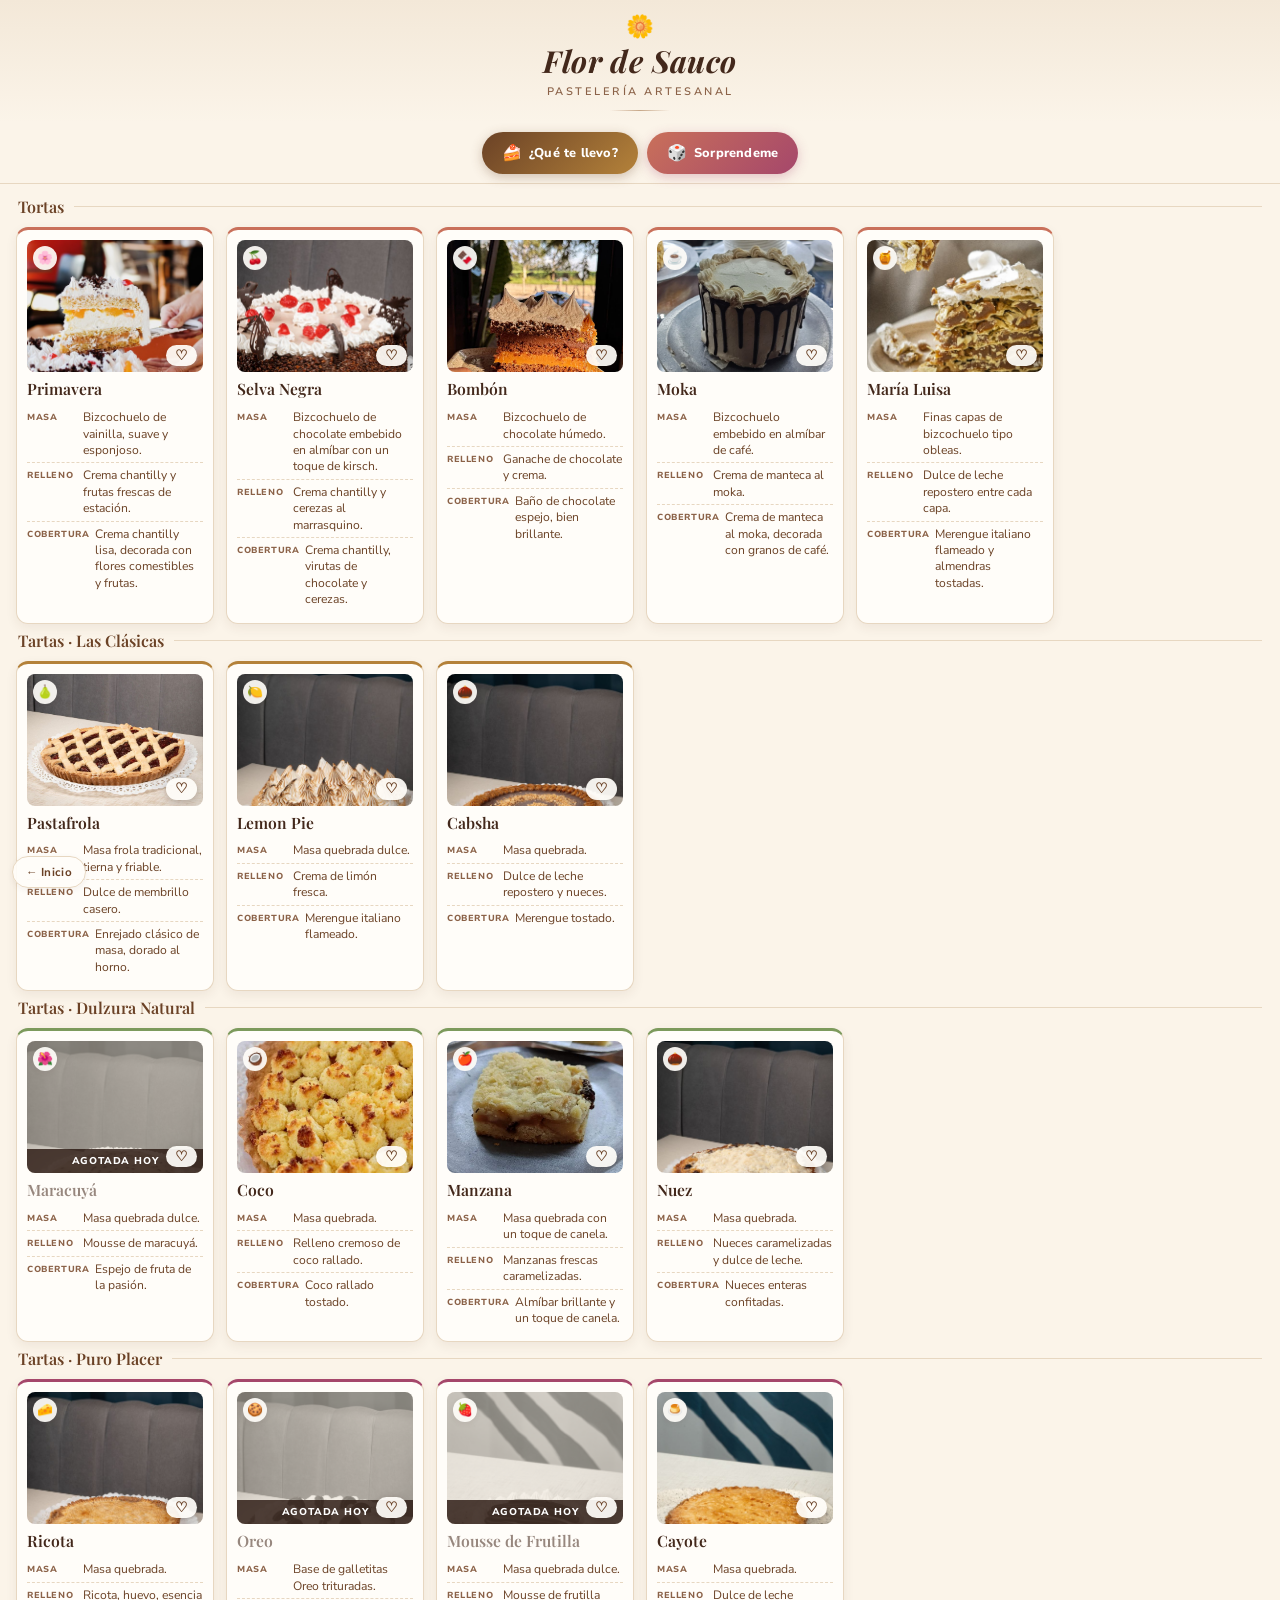
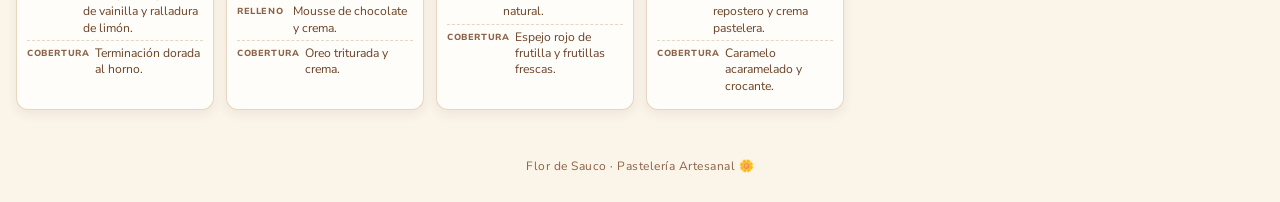
==== commit 1f8c4de7: "Ajustar zoom de la vidriera y agregar panel de disponibilidad - La vidriera recortaba/ampliaba demas" ====
--- a/carta.html
+++ b/carta.html
@@ -4,6 +4,14 @@
 <meta charset="UTF-8">
 <meta name="viewport" content="width=device-width, initial-scale=1.0, maximum-scale=1.0, user-scalable=no">
 <title>Flor de Sauco · Carta</title>
+<!-- App a pantalla completa (kiosco): agregar a la pantalla de inicio abre sin barra de URL -->
+<link rel="manifest" href="/carta.webmanifest">
+<meta name="theme-color" content="#43281B">
+<meta name="mobile-web-app-capable" content="yes">
+<meta name="apple-mobile-web-app-capable" content="yes">
+<meta name="apple-mobile-web-app-status-bar-style" content="default">
+<meta name="apple-mobile-web-app-title" content="Carta">
+<link rel="apple-touch-icon" href="/images/carta/icon-192.png">
 <link rel="preconnect" href="https://fonts.googleapis.com">
 <link rel="preconnect" href="https://fonts.gstatic.com" crossorigin>
 <link href="https://fonts.googleapis.com/css2?family=Playfair+Display:ital,wght@0,500;0,600;0,700;1,500&family=Nunito+Sans:wght@400;600;700;800&display=swap" rel="stylesheet">
@@ -108,6 +116,14 @@
   .card-photo-wrap img{ width:100%; height:100%; object-fit:cover; display:block; }
   .card-photo-wrap.placeholder{ display:flex; align-items:center; justify-content:center; }
   .placeholder-icon{ font-size:1.8rem; opacity:0.55; }
+  .card.agotada .card-photo-wrap img{ filter:grayscale(0.85); opacity:0.5; }
+  .card.agotada .card-photo-wrap::after{
+    content:"Agotada hoy"; position:absolute; left:0; right:0; bottom:0;
+    background:rgba(42,24,16,0.82); color:#fff; text-align:center;
+    font-size:0.62rem; font-weight:800; letter-spacing:0.8px; text-transform:uppercase;
+    padding:5px 4px;
+  }
+  .card.agotada h3{ opacity:0.55; }
   .photo-badge{
     position:absolute; top:6px; left:6px;
     width:24px; height:24px;
@@ -329,10 +345,11 @@
   @keyframes fadeIn{ from{opacity:0} to{opacity:1} }
   .attract-img{
     position:absolute; inset:0; width:100%; height:100%; object-fit:cover;
+    object-position:center 85%;
     opacity:0; transition: opacity 1.15s ease;
   }
   .attract-img.is-live{ opacity:1; animation: kenburns 9s linear both; }
-  @keyframes kenburns{ from{transform:scale(1.03)} to{transform:scale(1.15)} }
+  @keyframes kenburns{ from{transform:scale(1.0)} to{transform:scale(1.06)} }
   .attract-veil{
     position:absolute; inset:0;
     background: linear-gradient(180deg, rgba(30,16,10,0.55) 0%, rgba(30,16,10,0.05) 32%, rgba(30,16,10,0.86) 100%);
@@ -393,6 +410,23 @@
   }
   .volver-home:hover{ color:var(--brown-900); border-color:var(--brown-300); }
   .volver-home[hidden]{ display:none; }
+
+  /* Ficha grande / Sorprendeme en tablet APAISADA: compacta para que no ocupe de mas */
+  @media (orientation: landscape) and (max-height: 820px){
+    .modal{ padding:10px; }
+    .modal-card{ width:min(640px,96%); max-height:94vh; }
+    .modal-photo{ aspect-ratio: 16 / 9; }
+    .modal-body{ padding:12px 18px 16px; }
+    .modal-card h3{ font-size:1.3rem; margin-bottom:6px; }
+    .modal-eyebrow{ margin-bottom:2px; }
+    .modal-spec .spec-row{ padding:5px 0; }
+    .modal-spec .spec-text{ font-size:0.9rem; }
+    .pairing{ margin-top:10px; padding:9px 12px; }
+    .modal-like{ margin-top:10px; padding:10px; }
+    .alts{ margin-top:12px; }
+    .quiz-card{ padding:20px 22px 20px; }
+    .quiz-card h3{ margin-bottom:14px; }
+  }
 </style>
 </head>
 <body>
@@ -735,12 +769,26 @@
 (function(){
   'use strict';
 
-  /* modo kiosco: la vidriera (pase de fotos) solo corre con ?kiosco=1 en la URL */
-  var KIOSCO = new URLSearchParams(window.location.search).get('kiosco') === '1';
+  /* modo kiosco: la vidriera (pase de fotos) corre con ?kiosco=1 en la URL
+     O cuando la carta se abre como app instalada a pantalla completa (tablet del local) */
+  var appInstalada = !!(window.matchMedia && (matchMedia('(display-mode: fullscreen)').matches || matchMedia('(display-mode: standalone)').matches));
+  var KIOSCO = new URLSearchParams(window.location.search).get('kiosco') === '1' || appInstalada;
   if (KIOSCO){
     var _volver = document.querySelector('.volver-home');
     if (_volver) _volver.hidden = true;
   }
+
+  /* ====== productos agotados: se editan desde /disponibilidad.html (guardado en este navegador) ====== */
+  var AGOTADOS_SEED = ["Oreo", "Mousse de Frutilla", "Maracuyá"]; // estado inicial, hasta tocar algo en el panel
+  var AGOTADOS = {};
+  (function(){
+    var lista = AGOTADOS_SEED;
+    try {
+      var raw = localStorage.getItem('fds_agotados');
+      if (raw !== null) lista = JSON.parse(raw);
+    } catch(e){}
+    lista.forEach(function(n){ AGOTADOS[n] = 1; });
+  })();
 
   /* ====== datos de maridaje y curiosidades ====== */
   var EXTRA = {"Primavera": {"m": "Un capuchino suave o un té de frutos rojos.", "d": "Cambia con la temporada: se arma con la fruta que hay en el momento."}, "Selva Negra": {"m": "Un espresso doble, para equilibrar el dulce.", "d": "Viene de la Selva Negra alemana, tierra de cerezas y kirsch."}, "Bombón": {"m": "Un submarino bien caliente.", "d": "Todo chocolate, de la masa al baño espejo."}, "Moka": {"m": "Un cortado, o un vaso de leche fría.", "d": "Moka es el encuentro del café con la crema. El nombre viene del puerto de Moca, en Yemen."}, "María Luisa": {"m": "Café con leche, el clásico de la merienda.", "d": "Capas finitas de bizcochuelo, dulce de leche entre cada una y merengue flameado arriba."}, "Pastafrola": {"m": "Mate cocido o un té negro.", "d": "El enrejado es su marca registrada: llegó al país de la mano de los inmigrantes italianos."}, "Lemon Pie": {"m": "Un té verde o un capuchino.", "d": "El merengue italiano se monta con almíbar caliente. Por eso queda firme y brillante."}, "Cabsha": {"m": "Un espresso corto.", "d": "Un clásico bien argentino: dulce de leche, nueces y merengue tostado."}, "Maracuyá": {"m": "Limonada con menta o un té helado.", "d": "La fruta de la pasión aporta la acidez justa para cortar el dulce."}, "Coco": {"m": "Café con leche o un cortado.", "d": "El coco tostado por arriba es lo que le da todo el aroma."}, "Manzana": {"m": "Té con canela o un chocolate caliente.", "d": "Manzana y canela, la dupla que nunca falla."}, "Nuez": {"m": "Un espresso o un submarino.", "d": "Nueces caramelizadas adentro y confitadas arriba, para que crujan."}, "Ricota": {"m": "Café con leche o mate cocido.", "d": "Sin harina en el relleno: ricota, huevo y ralladura de limón."}, "Oreo": {"m": "Un submarino, o leche bien fría.", "d": "La base es galletita pura, sin masa. Por eso cruje."}, "Mousse de Frutilla": {"m": "Limonada o un té helado.", "d": "Mousse de frutilla natural, con frutillas frescas arriba."}, "Cayote": {"m": "Un cortado.", "d": "El caramelo va arriba de todo y cruje al primer bocado."}};
@@ -764,11 +812,16 @@
       tags: (card.getAttribute('data-tags') || '').split(' '),
       maridaje: (EXTRA[nombre] || {}).m || '',
       dato: (EXTRA[nombre] || {}).d || '',
-      like: card.querySelector('.like')
+      like: card.querySelector('.like'),
+      agotado: !!AGOTADOS[nombre]
     };
   });
   var porNombre = {};
   data.forEach(function(d){ porNombre[d.nombre] = d; });
+  data.forEach(function(d){ if (d.agotado) d.card.classList.add('agotada'); });
+  /* pool para sorprendeme/quiz/vidriera: nunca ofrece algo agotado (si todo está agotado, usa todo) */
+  var disponibles = data.filter(function(d){ return !d.agotado; });
+  if (!disponibles.length) disponibles = data;
 
   function irArriba(){
     try { window.scrollTo({ top:0, behavior:'smooth' }); }
@@ -949,7 +1002,7 @@
   var girando = null;
 
   function sorprender(){
-    var elegido = data[Math.floor(Math.random()*data.length)];
+    var elegido = disponibles[Math.floor(Math.random()*disponibles.length)];
     modal.classList.remove('is-landed');
     modal.classList.add('is-spinning');
     againBtn.hidden = true;
@@ -957,10 +1010,10 @@
     modal.hidden = false;
     document.body.style.overflow = 'hidden';
 
-    var delay = 65, k = Math.floor(Math.random()*data.length);
+    var delay = 65, k = Math.floor(Math.random()*disponibles.length);
     (function tick(){
-      k = (k+1) % data.length;
-      pintar(data[k]);
+      k = (k+1) % disponibles.length;
+      pintar(disponibles[k]);
       modalEye.textContent = 'Girando...';
       delay *= 1.19;
       if (delay < 340){
@@ -1039,7 +1092,7 @@
 
   function revelar(){
     // puntaje fijo por producto: si se recalcula dentro del sort, el orden sale inconsistente
-    var tabla = data.map(function(d){ return { d:d, p:puntaje(d) }; });
+    var tabla = disponibles.map(function(d){ return { d:d, p:puntaje(d) }; });
     tabla.sort(function(a,b){ return b.p - a.p; });
     var orden = tabla.map(function(x){ return x.d; });
     quiz.hidden = true;
@@ -1082,19 +1135,19 @@
 
   function destacada(){
     var max = 0, top = null;
-    data.forEach(function(d){
+    disponibles.forEach(function(d){
       var n = votos[d.nombre] || 0;
       if (n > max){ max = n; top = d; }
     });
     if (top) return { d: top, flag: '★ La más elegida' };
     var hoy = new Date();
     var dias = Math.floor(Date.UTC(hoy.getFullYear(), hoy.getMonth(), hoy.getDate()) / 86400000);
-    return { d: data[dias % data.length], flag: '🌼 La del día' };
+    return { d: disponibles[dias % disponibles.length], flag: '🌼 La del día' };
   }
 
   function armarCola(){
     var dest = destacada();
-    var resto = mezclar(data.filter(function(d){ return d !== dest.d; }));
+    var resto = mezclar(disponibles.filter(function(d){ return d !== dest.d; }));
     cola = [{ d: dest.d, flag: dest.flag }].concat(
       resto.map(function(d){ return { d: d, flag: '' }; })
     );
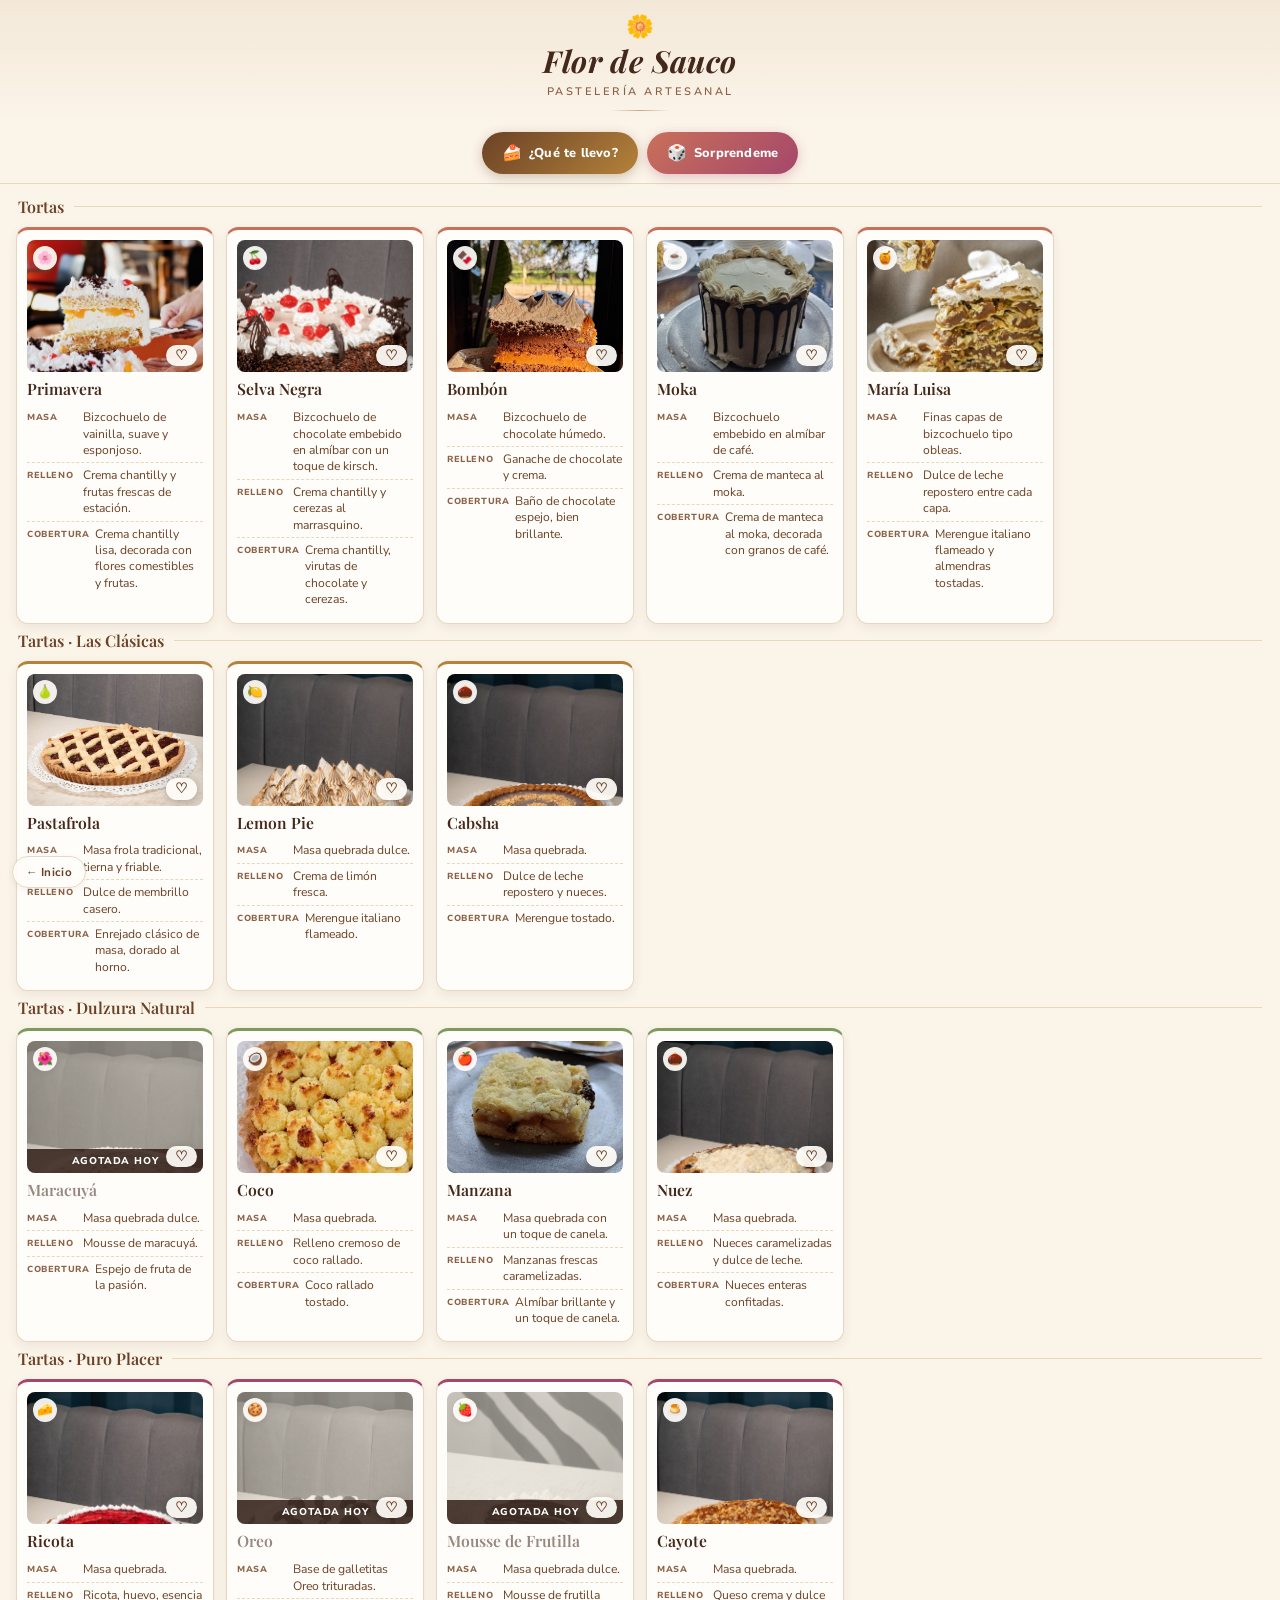
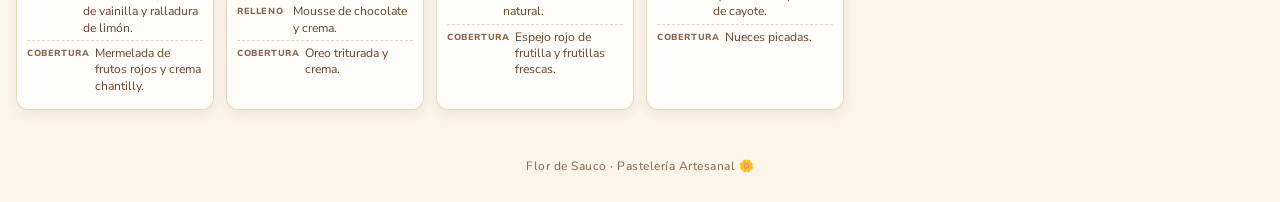
==== commit 9e0ee05a: "Corregir fotos/descripciones de Cayote y Ricota, achicar vidriera 30% - cayote.jpg tenía una foto de" ====
--- a/carta.html
+++ b/carta.html
@@ -349,7 +349,7 @@
     opacity:0; transition: opacity 1.15s ease;
   }
   .attract-img.is-live{ opacity:1; animation: kenburns 9s linear both; }
-  @keyframes kenburns{ from{transform:scale(1.0)} to{transform:scale(1.06)} }
+  @keyframes kenburns{ from{transform:scale(0.7)} to{transform:scale(0.742)} }
   .attract-veil{
     position:absolute; inset:0;
     background: linear-gradient(180deg, rgba(30,16,10,0.55) 0%, rgba(30,16,10,0.05) 32%, rgba(30,16,10,0.86) 100%);
@@ -410,6 +410,18 @@
   }
   .volver-home:hover{ color:var(--brown-900); border-color:var(--brown-300); }
   .volver-home[hidden]{ display:none; }
+
+  /* Acceso al panel de disponibilidad: solo visible en la tablet (modo kiosco) */
+  .panel-link{
+    position:fixed; right:12px; bottom:12px; z-index:25;
+    display:inline-flex; align-items:center; justify-content:center;
+    width:36px; height:36px; border-radius:50%;
+    font-size:1.05rem; text-decoration:none; color:var(--brown-500);
+    background:rgba(255,253,249,0.65); border:1px solid var(--line);
+    box-shadow: var(--shadow-soft); opacity:0.6;
+  }
+  .panel-link:hover, .panel-link:active{ opacity:1; color:var(--brown-900); }
+  .panel-link[hidden]{ display:none; }
 
   /* Ficha grande / Sorprendeme en tablet APAISADA: compacta para que no ocupe de mas */
   @media (orientation: landscape) and (max-height: 820px){
@@ -432,6 +444,7 @@
 <body>
 
 <a class="volver-home" href="/" aria-label="Volver a flordesaucosrl.com">← Inicio</a>
+<a class="panel-link" href="disponibilidad.html" aria-label="Disponibilidad de productos" hidden>⚙</a>
 
 <header>
   <div class="logo-mark">🌼</div>
@@ -657,7 +670,7 @@
           <div class="spec">
             <div class="spec-row"><span class="spec-label">Masa</span><span class="spec-text">Masa quebrada.</span></div>
             <div class="spec-row"><span class="spec-label">Relleno</span><span class="spec-text">Ricota, huevo, esencia de vainilla y ralladura de limón.</span></div>
-            <div class="spec-row"><span class="spec-label">Cobertura</span><span class="spec-text">Terminación dorada al horno.</span></div>
+            <div class="spec-row"><span class="spec-label">Cobertura</span><span class="spec-text">Mermelada de frutos rojos y crema chantilly.</span></div>
           </div>
         </article>
 
@@ -698,8 +711,8 @@
           <h3>Cayote</h3>
           <div class="spec">
             <div class="spec-row"><span class="spec-label">Masa</span><span class="spec-text">Masa quebrada.</span></div>
-            <div class="spec-row"><span class="spec-label">Relleno</span><span class="spec-text">Dulce de leche repostero y crema pastelera.</span></div>
-            <div class="spec-row"><span class="spec-label">Cobertura</span><span class="spec-text">Caramelo acaramelado y crocante.</span></div>
+            <div class="spec-row"><span class="spec-label">Relleno</span><span class="spec-text">Queso crema y dulce de cayote.</span></div>
+            <div class="spec-row"><span class="spec-label">Cobertura</span><span class="spec-text">Nueces picadas.</span></div>
           </div>
         </article>
 
@@ -776,6 +789,8 @@
   if (KIOSCO){
     var _volver = document.querySelector('.volver-home');
     if (_volver) _volver.hidden = true;
+    var _panel = document.querySelector('.panel-link');
+    if (_panel){ _panel.hidden = false; _panel.href = 'disponibilidad.html?kiosco=1'; }
   }
 
   /* ====== productos agotados: se editan desde /disponibilidad.html (guardado en este navegador) ====== */
@@ -791,7 +806,7 @@
   })();
 
   /* ====== datos de maridaje y curiosidades ====== */
-  var EXTRA = {"Primavera": {"m": "Un capuchino suave o un té de frutos rojos.", "d": "Cambia con la temporada: se arma con la fruta que hay en el momento."}, "Selva Negra": {"m": "Un espresso doble, para equilibrar el dulce.", "d": "Viene de la Selva Negra alemana, tierra de cerezas y kirsch."}, "Bombón": {"m": "Un submarino bien caliente.", "d": "Todo chocolate, de la masa al baño espejo."}, "Moka": {"m": "Un cortado, o un vaso de leche fría.", "d": "Moka es el encuentro del café con la crema. El nombre viene del puerto de Moca, en Yemen."}, "María Luisa": {"m": "Café con leche, el clásico de la merienda.", "d": "Capas finitas de bizcochuelo, dulce de leche entre cada una y merengue flameado arriba."}, "Pastafrola": {"m": "Mate cocido o un té negro.", "d": "El enrejado es su marca registrada: llegó al país de la mano de los inmigrantes italianos."}, "Lemon Pie": {"m": "Un té verde o un capuchino.", "d": "El merengue italiano se monta con almíbar caliente. Por eso queda firme y brillante."}, "Cabsha": {"m": "Un espresso corto.", "d": "Un clásico bien argentino: dulce de leche, nueces y merengue tostado."}, "Maracuyá": {"m": "Limonada con menta o un té helado.", "d": "La fruta de la pasión aporta la acidez justa para cortar el dulce."}, "Coco": {"m": "Café con leche o un cortado.", "d": "El coco tostado por arriba es lo que le da todo el aroma."}, "Manzana": {"m": "Té con canela o un chocolate caliente.", "d": "Manzana y canela, la dupla que nunca falla."}, "Nuez": {"m": "Un espresso o un submarino.", "d": "Nueces caramelizadas adentro y confitadas arriba, para que crujan."}, "Ricota": {"m": "Café con leche o mate cocido.", "d": "Sin harina en el relleno: ricota, huevo y ralladura de limón."}, "Oreo": {"m": "Un submarino, o leche bien fría.", "d": "La base es galletita pura, sin masa. Por eso cruje."}, "Mousse de Frutilla": {"m": "Limonada o un té helado.", "d": "Mousse de frutilla natural, con frutillas frescas arriba."}, "Cayote": {"m": "Un cortado.", "d": "El caramelo va arriba de todo y cruje al primer bocado."}};
+  var EXTRA = {"Primavera": {"m": "Un capuchino suave o un té de frutos rojos.", "d": "Cambia con la temporada: se arma con la fruta que hay en el momento."}, "Selva Negra": {"m": "Un espresso doble, para equilibrar el dulce.", "d": "Viene de la Selva Negra alemana, tierra de cerezas y kirsch."}, "Bombón": {"m": "Un submarino bien caliente.", "d": "Todo chocolate, de la masa al baño espejo."}, "Moka": {"m": "Un cortado, o un vaso de leche fría.", "d": "Moka es el encuentro del café con la crema. El nombre viene del puerto de Moca, en Yemen."}, "María Luisa": {"m": "Café con leche, el clásico de la merienda.", "d": "Capas finitas de bizcochuelo, dulce de leche entre cada una y merengue flameado arriba."}, "Pastafrola": {"m": "Mate cocido o un té negro.", "d": "El enrejado es su marca registrada: llegó al país de la mano de los inmigrantes italianos."}, "Lemon Pie": {"m": "Un té verde o un capuchino.", "d": "El merengue italiano se monta con almíbar caliente. Por eso queda firme y brillante."}, "Cabsha": {"m": "Un espresso corto.", "d": "Un clásico bien argentino: dulce de leche, nueces y merengue tostado."}, "Maracuyá": {"m": "Limonada con menta o un té helado.", "d": "La fruta de la pasión aporta la acidez justa para cortar el dulce."}, "Coco": {"m": "Café con leche o un cortado.", "d": "El coco tostado por arriba es lo que le da todo el aroma."}, "Manzana": {"m": "Té con canela o un chocolate caliente.", "d": "Manzana y canela, la dupla que nunca falla."}, "Nuez": {"m": "Un espresso o un submarino.", "d": "Nueces caramelizadas adentro y confitadas arriba, para que crujan."}, "Ricota": {"m": "Café con leche o mate cocido.", "d": "Ricota horneada sin harina, cubierta con mermelada de frutos rojos y chantilly."}, "Oreo": {"m": "Un submarino, o leche bien fría.", "d": "La base es galletita pura, sin masa. Por eso cruje."}, "Mousse de Frutilla": {"m": "Limonada o un té helado.", "d": "Mousse de frutilla natural, con frutillas frescas arriba."}, "Cayote": {"m": "Un cortado.", "d": "Queso crema y dulce de cayote casero, con nueces picadas arriba."}};
 
   var cards = Array.prototype.slice.call(document.querySelectorAll('.card'));
 
